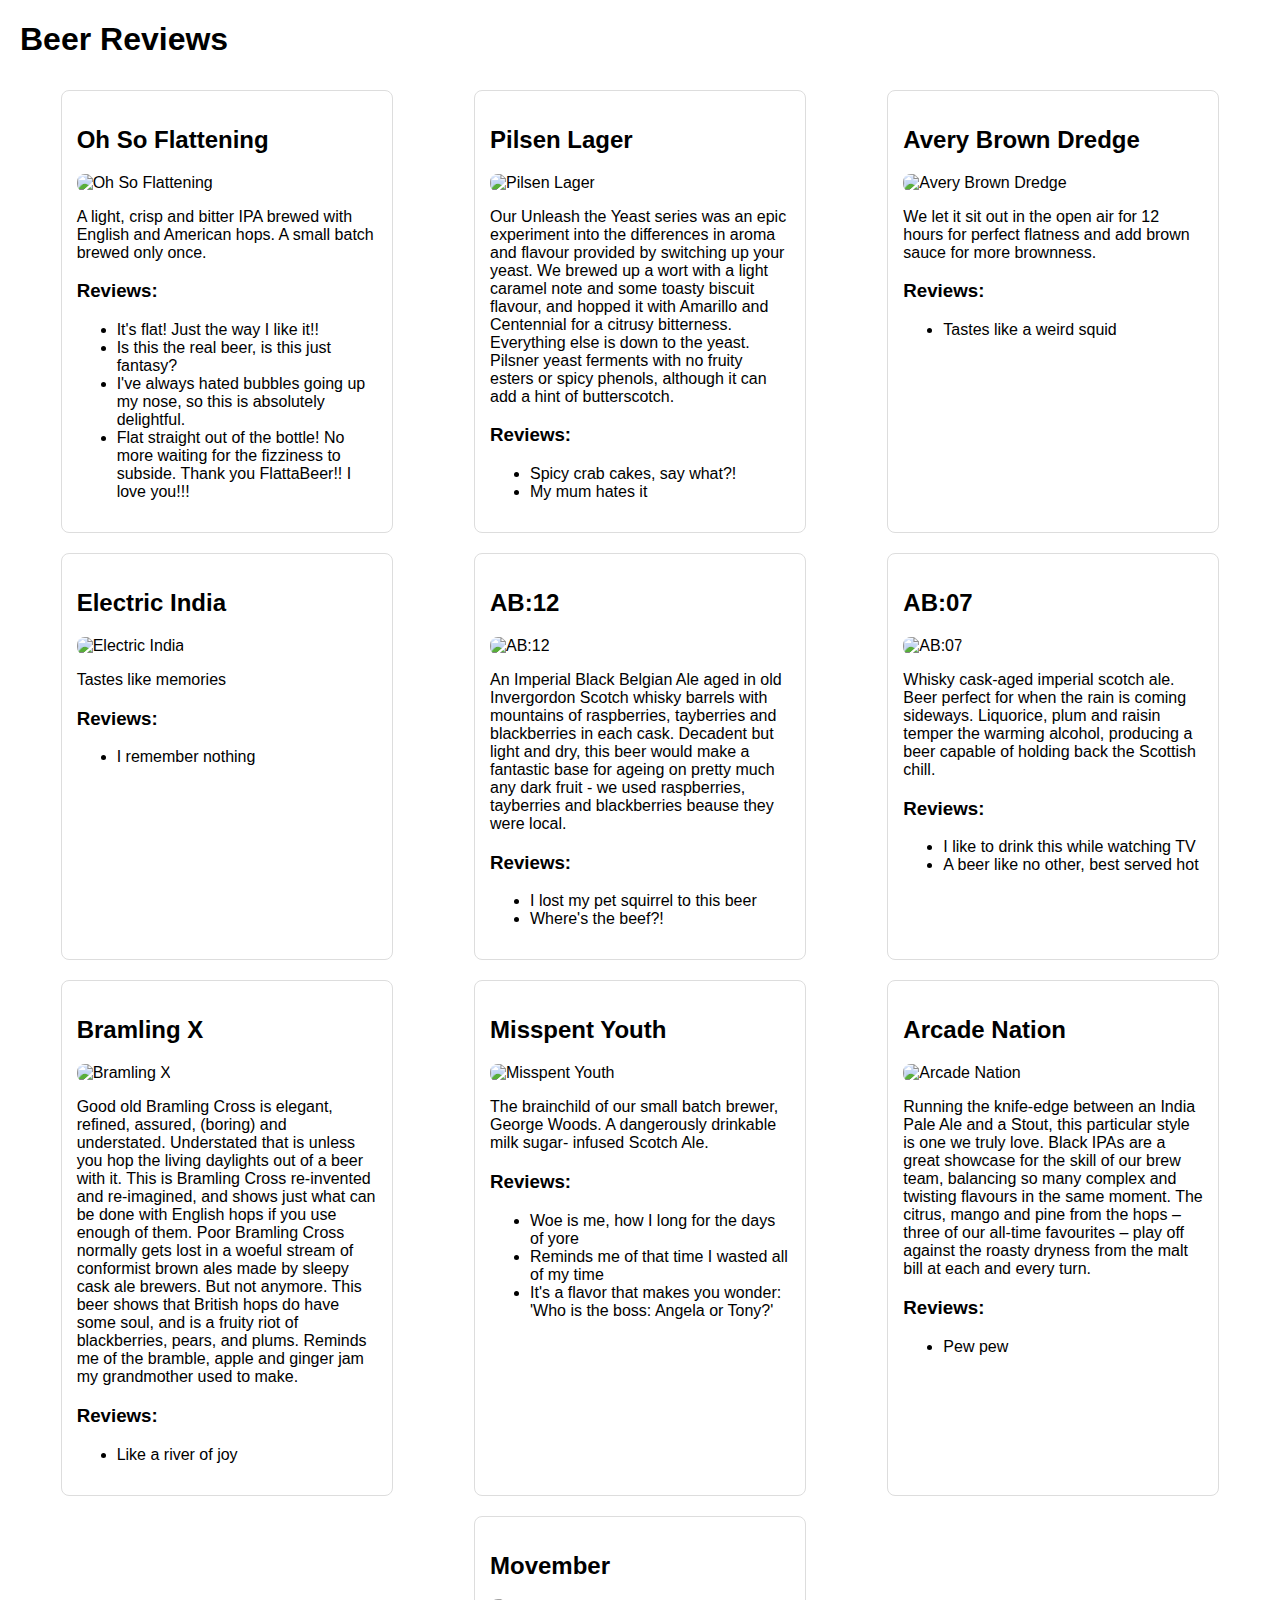
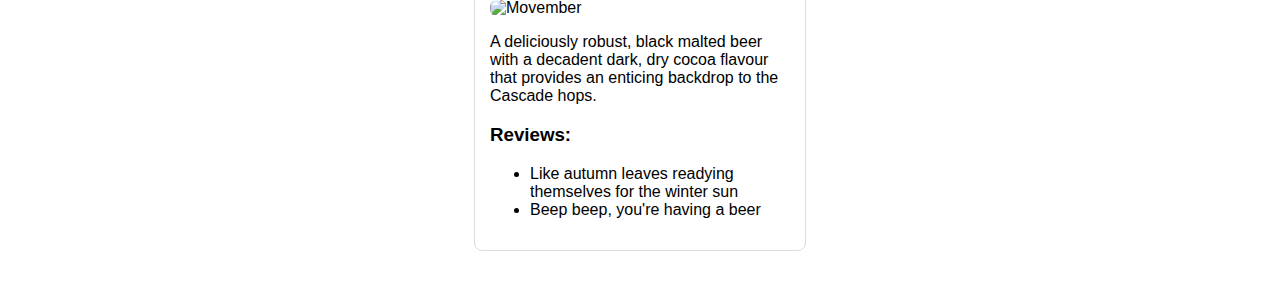
==== index.html @ 7477fc96 "completed" ====
<!DOCTYPE html>
<html lang="en">
<head>
  <meta charset="UTF-8">
  <meta name="viewport" content="width=device-width, initial-scale=1.0">
  <title>Document</title>
  <link rel="stylesheet" href="index.css">
</head>
<body>
  <h1>Beer Reviews</h1>

<div class="beer-container" id="beerContainer"></div>
<script src="index.js"></script>
</body>
</html>
---- index.css ----
body{
font-family: Arial, sans-serif;
      margin: 20px;
    }

    .beer-container {
      display: flex;
      flex-wrap: wrap;
      justify-content: space-around;
    }

    .beer-card {
      border: 1px solid #ddd;
      border-radius: 8px;
      margin: 10px;
      padding: 15px;
      width: 300px;
    }

    img {
      max-width: 100%;
      height: auto;
      border-radius: 8px;
    }
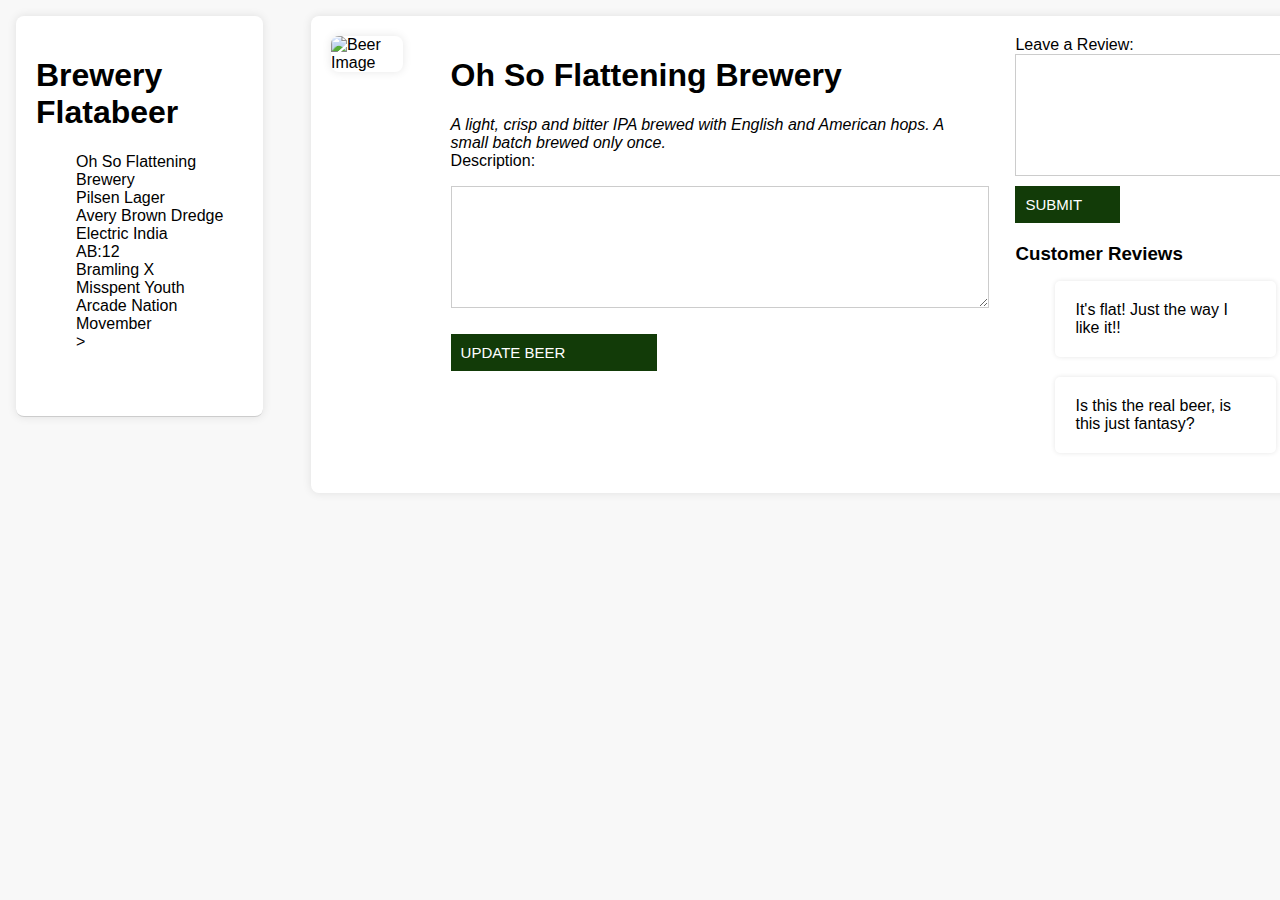
==== commit 056b2832: "completed" ====
--- a/index.html
+++ b/index.html
@@ -1,15 +1,68 @@
 <!DOCTYPE html>
 <html lang="en">
 <head>
-  <meta charset="UTF-8">
-  <meta name="viewport" content="width=device-width, initial-scale=1.0">
-  <title>Document</title>
-  <link rel="stylesheet" href="index.css">
+    <meta charset="UTF-8">
+    <meta name="viewport" content="width=device-width, initial-scale=1.0">
+    <title>practicen js</title>
+    <link rel="stylesheet" href="style.css">
 </head>
 <body>
-  <h1>Beer Reviews</h1>
-
-<div class="beer-container" id="beerContainer"></div>
-<script src="index.js"></script>
+   
+    <main>
+        <header>
+            <nav>
+                <h1>Brewery Flatabeer</h1>
+                <ul id="beer-list-brewery">
+                    <li>Oh So Flattening Brewery</li>
+                                        <li>Pilsen Lager</li>
+                    <li>Avery Brown Dredge</li>
+                    <li>Electric India</li>
+                 <li>AB:12</li>
+                    <li>Bramling X</li>
+                   <li>Misspent Youth</li>
+                   <li>Arcade Nation</li>
+                   <li>Movember</li>>
+                </ul>
+            </nav>
+        </header>
+        <section class="keg-container">
+            <div class="keg-image-container">
+                <img
+                src="https://i.ibb.co/wQ4G0w1/flatiron-brew.png"
+                alt="Beer Image"
+                width="300"
+                height="450"
+                id="keg-image"
+            />
+            
+            </div>
+            <div class="keg-details">
+                <h1 id="keg-name">Oh So Flattening Brewery</h1>
+                <em id="keg-description">A light, crisp and bitter IPA brewed with English and American hops. A small batch brewed only once.</em>
+    
+                <form id="update-container-keg">
+                    <label for="update-keg">Description:</label>
+                    <textarea id="update-beer-keg"></textarea>
+                    <button type="submit">UPDATE BEER</button>
+                </form>
+            </div>
+    
+            <div class="reviews-keg">
+                <form id="review-form-keg">
+                    <label for="review-keg">Leave a Review:</label>
+                    <textarea id="review-keg"></textarea>
+                    <button type="submit">SUBMIT</button>
+                    <h3>Customer Reviews</h3>
+                    <ul id="review-list-keg">
+                        <li>It's flat! Just the way I like it!!</li>
+                        <li>Is this the real beer, is this just fantasy?</li>
+                    </ul>
+                </form>
+            </div>
+        </section>
+    </main>
+    
+   
+    <script src="script.js"></script>
 </body>
 </html>--- a/style.css
+++ b/style.css
@@ -0,0 +1,108 @@
+body {
+  font-family: 'Verdana', 'Geneva', 'Tahoma', sans-serif;
+  margin: 0;
+  background-color: #f8f8f8;
+}
+
+main {
+  display: flex;
+  flex-direction: row;
+  width: 100%;
+  gap: 3rem;
+  padding: 1rem;
+}
+
+.keg-container {
+  display: flex;
+  flex-direction: row;
+  gap: 3rem;
+  background-color: #fff;
+  border-radius: 8px;
+  padding: 20px;
+  box-shadow: 0 0 10px rgba(0, 0, 0, 0.1);
+}
+
+button {
+  background-color: #fff;
+  border: 1px solid #ccc;
+  width: 40%;
+  color: #333;
+  font-size: 15px;
+  text-align: left;
+  padding: 0.5rem;
+  cursor: pointer;
+  transition: background-color 0.3s ease;
+}
+
+button:hover {
+  background-color: #eee;
+}
+
+#update-container-keg {
+  display: flex;
+  flex-direction: column;
+  gap: 1rem;
+}
+
+header {
+  border: none;
+  border-bottom: solid 1px #ccc;
+  height: 40vh;
+  text-align: left;
+  padding: 20px;
+  background-color: #fff;
+  border-radius: 8px;
+  box-shadow: 0 0 10px rgba(0, 0, 0, 0.1);
+}
+
+ul li {
+  list-style-type: none;
+  text-align: left;
+  padding: 0;
+}
+
+textarea {
+  display: block;
+  width: 100%;
+  height: 100px;
+  border: 1px solid #ccc;
+  padding: 10px;
+  font-size: 14px;
+  margin-bottom: 10px;
+}
+
+form button[type="submit"] {
+  border: none;
+  font-size: 15px;
+  text-transform: uppercase;
+  background-color: rgb(18, 59, 8);
+  color: #fff;
+  padding: 10px;
+  cursor: pointer;
+  transition: background-color 0.3s ease;
+}
+
+form button[type="submit"]:hover {
+  background-color: rgb(14, 45, 6);
+}
+
+#review-list-keg li {
+  background-color: #fff;
+  border-radius: 5px;
+  padding: 20px;
+  margin-bottom: 20px;
+  box-shadow: 0 0 5px rgba(0, 0, 0, 0.1);
+}
+
+h3 {
+  margin-top: 20px;
+  margin-bottom: 10px;
+}
+
+#keg-image {
+  width: 100%;
+  max-width: 300px;
+  height: auto;
+  border-radius: 8px;
+  box-shadow: 0 0 10px rgba(0, 0, 0, 0.1);
+}
